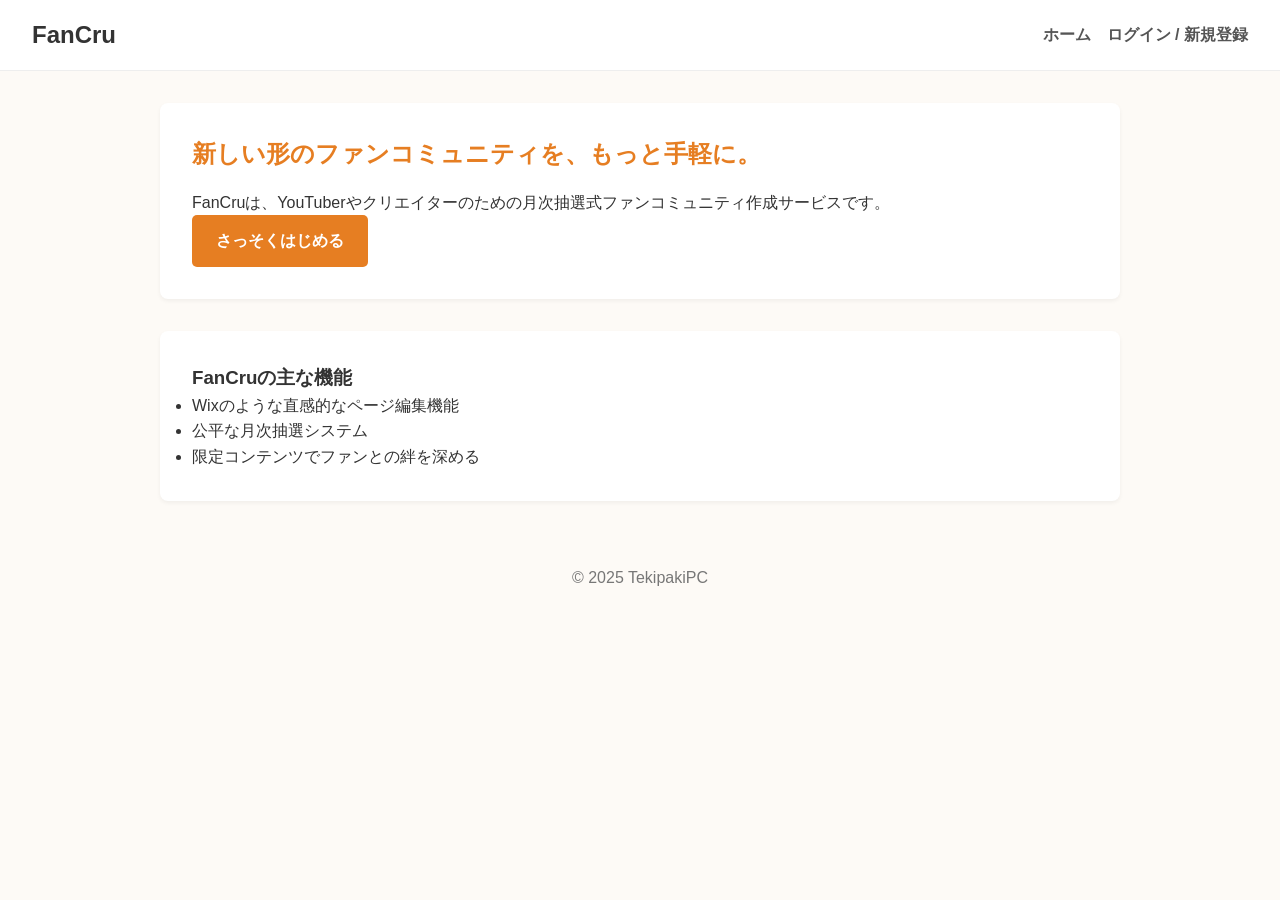
==== index.html @ 4274bc10 "feat: Implement initial version of FanCru service This commit introduces the initial, fully function" ====
<!DOCTYPE html>
<html lang="ja">
<head>
    <meta charset="UTF-8">
    <meta name="viewport" content="width=device-width, initial-scale=1.0">
    <title>FanCru - ファンコミュニティ作成サービス</title>
    <link rel="stylesheet" href="style.css">
</head>
<body>
    <header>
        <h1>FanCru</h1>
        <nav>
            <ul>
                <li><a href="index.html">ホーム</a></li>
                <li><a href="login.html">ログイン / 新規登録</a></li>
            </ul>
        </nav>
    </header>

    <main>
        <section id="hero">
            <h2>新しい形のファンコミュニティを、もっと手軽に。</h2>
            <p>FanCruは、YouTuberやクリエイターのための月次抽選式ファンコミュニティ作成サービスです。</p>
            <a href="login.html" class="cta-button">さっそくはじめる</a>
        </section>

        <section id="features">
            <h3>FanCruの主な機能</h3>
            <ul>
                <li>Wixのような直感的なページ編集機能</li>
                <li>公平な月次抽選システム</li>
                <li>限定コンテンツでファンとの絆を深める</li>
            </ul>
        </section>
    </main>

    <footer>
        <p>© 2025 TekipakiPC</p>
    </footer>

</body>
</html>
---- style.css ----
/* 基本的なスタイルリセット */
body, h1, h2, h3, p, ul, li, form, button, input {
    margin: 0;
    padding: 0;
    box-sizing: border-box;
    font-family: -apple-system, BlinkMacSystemFont, "Segoe UI", Roboto, "Helvetica Neue", Arial, sans-serif;
}

body {
    line-height: 1.6;
    background-color: #fdfaf6;
    color: #333;
}

/* ヘッダー */
header {
    background-color: #fff;
    padding: 1rem 2rem;
    border-bottom: 1px solid #eee;
    display: flex;
    justify-content: space-between;
    align-items: center;
}

header h1 {
    font-size: 1.5rem;
}

header h1 a {
    text-decoration: none;
    color: #333;
}

header nav ul {
    list-style: none;
    display: flex;
    gap: 1rem;
}

header nav a {
    text-decoration: none;
    color: #555;
    font-weight: bold;
}

/* メインコンテンツ */
main {
    max-width: 960px;
    margin: 2rem auto;
    padding: 0 1rem;
}

section {
    background-color: #fff;
    padding: 2rem;
    margin-bottom: 2rem;
    border-radius: 8px;
    box-shadow: 0 2px 4px rgba(0,0,0,0.05);
}

h2 {
    margin-bottom: 1rem;
    color: #e67e22; /* 温かみのあるオレンジ系 */
}

/* ボタン */
button, .cta-button {
    display: inline-block;
    background-color: #e67e22;
    color: #fff;
    padding: 0.8rem 1.5rem;
    border: none;
    border-radius: 5px;
    cursor: pointer;
    text-decoration: none;
    font-size: 1rem;
    font-weight: bold;
    transition: background-color 0.3s;
}

button:hover, .cta-button:hover {
    background-color: #d35400;
}

/* フォーム */
form {
    display: flex;
    flex-direction: column;
    gap: 1rem;
}

input[type="email"], input[type="password"] {
    padding: 0.8rem;
    border: 1px solid #ccc;
    border-radius: 5px;
}

/* フッター */
footer {
    text-align: center;
    padding: 2rem 0;
    margin-top: 2rem;
    color: #777;
}
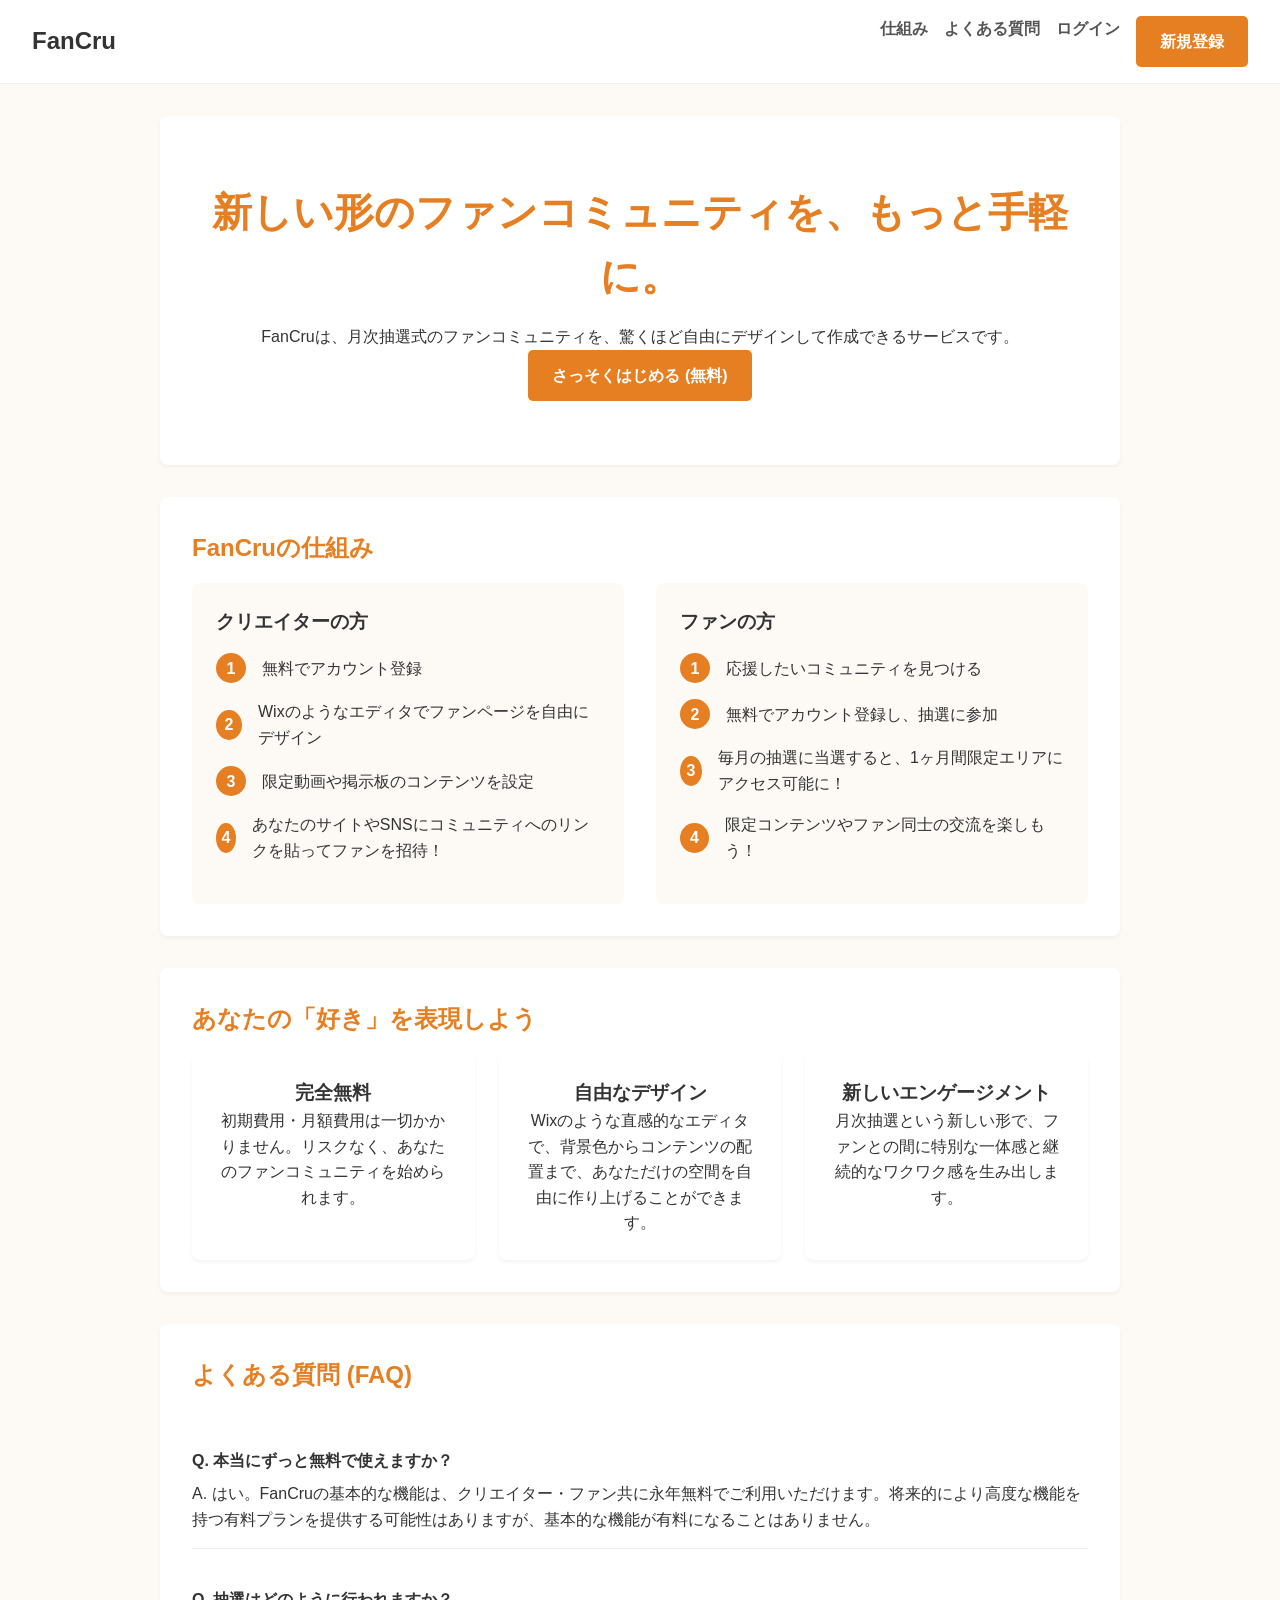
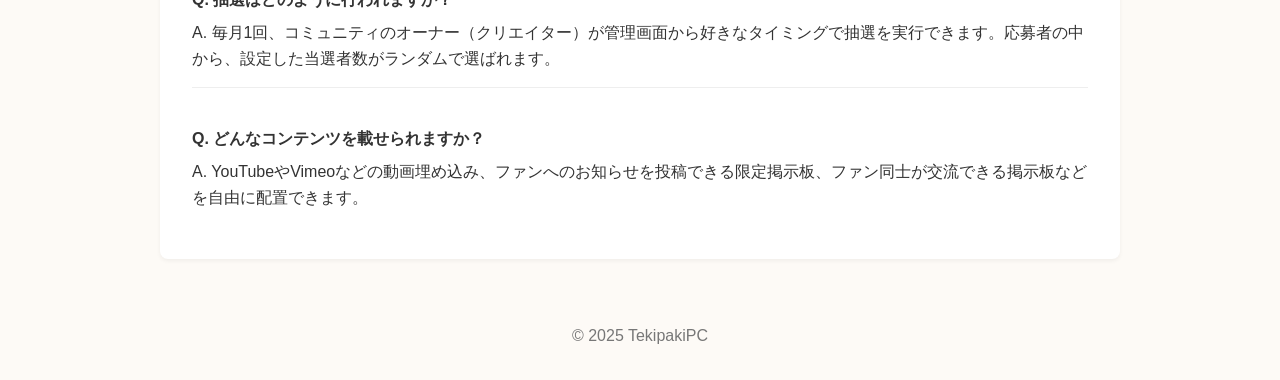
==== commit f8733d7f: "feat: Split auth pages and enhance landing page content This commit addresses user feedback to impro" ====
--- a/index.html
+++ b/index.html
@@ -3,16 +3,18 @@
 <head>
     <meta charset="UTF-8">
     <meta name="viewport" content="width=device-width, initial-scale=1.0">
-    <title>FanCru - ファンコミュニティ作成サービス</title>
+    <title>FanCru - 新しい形のファンコミュニティ作成サービス</title>
     <link rel="stylesheet" href="style.css">
 </head>
 <body>
     <header>
-        <h1>FanCru</h1>
+        <h1><a href="index.html">FanCru</a></h1>
         <nav>
             <ul>
-                <li><a href="index.html">ホーム</a></li>
-                <li><a href="login.html">ログイン / 新規登録</a></li>
+                <li><a href="#how-it-works">仕組み</a></li>
+                <li><a href="#faq">よくある質問</a></li>
+                <li><a href="login.html">ログイン</a></li>
+                <li><a href="signup.html" class="cta-button">新規登録</a></li>
             </ul>
         </nav>
     </header>
@@ -20,18 +22,71 @@
     <main>
         <section id="hero">
             <h2>新しい形のファンコミュニティを、もっと手軽に。</h2>
-            <p>FanCruは、YouTuberやクリエイターのための月次抽選式ファンコミュニティ作成サービスです。</p>
-            <a href="login.html" class="cta-button">さっそくはじめる</a>
+            <p>FanCruは、月次抽選式のファンコミュニティを、驚くほど自由にデザインして作成できるサービスです。</p>
+            <a href="signup.html" class="cta-button">さっそくはじめる (無料)</a>
         </section>
 
-        <section id="features">
-            <h3>FanCruの主な機能</h3>
-            <ul>
-                <li>Wixのような直感的なページ編集機能</li>
-                <li>公平な月次抽選システム</li>
-                <li>限定コンテンツでファンとの絆を深める</li>
-            </ul>
+        <!-- ★新規追加: FanCruの仕組みセクション -->
+        <section id="how-it-works">
+            <h2>FanCruの仕組み</h2>
+            <div class="flow-container">
+                <div class="flow-for-creators">
+                    <h3>クリエイターの方</h3>
+                    <ol>
+                        <li><span>1</span> 無料でアカウント登録</li>
+                        <li><span>2</span> Wixのようなエディタでファンページを自由にデザイン</li>
+                        <li><span>3</span> 限定動画や掲示板のコンテンツを設定</li>
+                        <li><span>4</span> あなたのサイトやSNSにコミュニティへのリンクを貼ってファンを招待！</li>
+                    </ol>
+                </div>
+                <div class="flow-for-fans">
+                    <h3>ファンの方</h3>
+                    <ol>
+                        <li><span>1</span> 応援したいコミュニティを見つける</li>
+                        <li><span>2</span> 無料でアカウント登録し、抽選に参加</li>
+                        <li><span>3</span> 毎月の抽選に当選すると、1ヶ月間限定エリアにアクセス可能に！</li>
+                        <li><span>4</span> 限定コンテンツやファン同士の交流を楽しもう！</li>
+                    </ol>
+                </div>
+            </div>
         </section>
+
+        <!-- ★新規追加: クリエイターのメリットセクション -->
+        <section id="benefits">
+            <h2>あなたの「好き」を表現しよう</h2>
+            <div class="benefit-cards">
+                <div class="card">
+                    <h3>完全無料</h3>
+                    <p>初期費用・月額費用は一切かかりません。リスクなく、あなたのファンコミュニティを始められます。</p>
+                </div>
+                <div class="card">
+                    <h3>自由なデザイン</h3>
+                    <p>Wixのような直感的なエディタで、背景色からコンテンツの配置まで、あなただけの空間を自由に作り上げることができます。</p>
+                </div>
+                <div class="card">
+                    <h3>新しいエンゲージメント</h3>
+                    <p>月次抽選という新しい形で、ファンとの間に特別な一体感と継続的なワクワク感を生み出します。</p>
+                </div>
+            </div>
+        </section>
+
+        <!-- ★新規追加: よくある質問セクション -->
+        <section id="faq">
+            <h2>よくある質問 (FAQ)</h2>
+            <div class="faq-item">
+                <h4>Q. 本当にずっと無料で使えますか？</h4>
+                <p>A. はい。FanCruの基本的な機能は、クリエイター・ファン共に永年無料でご利用いただけます。将来的により高度な機能を持つ有料プランを提供する可能性はありますが、基本的な機能が有料になることはありません。</p>
+            </div>
+            <div class="faq-item">
+                <h4>Q. 抽選はどのように行われますか？</h4>
+                <p>A. 毎月1回、コミュニティのオーナー（クリエイター）が管理画面から好きなタイミングで抽選を実行できます。応募者の中から、設定した当選者数がランダムで選ばれます。</p>
+            </div>
+            <div class="faq-item">
+                <h4>Q. どんなコンテンツを載せられますか？</h4>
+                <p>A. YouTubeやVimeoなどの動画埋め込み、ファンへのお知らせを投稿できる限定掲示板、ファン同士が交流できる掲示板などを自由に配置できます。</p>
+            </div>
+        </section>
+
     </main>
 
     <footer>
--- a/style.css
+++ b/style.css
@@ -102,3 +102,76 @@
     margin-top: 2rem;
     color: #777;
 }
+
+/* --- index.html 専用スタイル --- */
+
+/* ヒーローセクション */
+#hero {
+    text-align: center;
+    padding: 4rem 1rem;
+}
+#hero h2 {
+    font-size: 2.5rem;
+}
+
+/* 仕組みセクション */
+#how-it-works .flow-container {
+    display: flex;
+    gap: 2rem;
+    justify-content: space-between;
+}
+#how-it-works .flow-for-creators,
+#how-it-works .flow-for-fans {
+    width: 48%;
+    background: #fdfaf6;
+    padding: 1.5rem;
+    border-radius: 8px;
+}
+#how-it-works ol {
+    list-style: none;
+    padding-left: 0;
+}
+#how-it-works li {
+    display: flex;
+    align-items: center;
+    gap: 1rem;
+    margin-top: 1rem;
+}
+#how-it-works li span {
+    background-color: #e67e22;
+    color: #fff;
+    border-radius: 50%;
+    width: 30px;
+    height: 30px;
+    display: inline-flex;
+    justify-content: center;
+    align-items: center;
+    font-weight: bold;
+}
+
+/* メリットセクション */
+#benefits .benefit-cards {
+    display: flex;
+    gap: 1.5rem;
+    justify-content: center;
+    text-align: center;
+}
+#benefits .card {
+    background: #fff;
+    padding: 1.5rem;
+    border-radius: 8px;
+    box-shadow: 0 2px 4px rgba(0,0,0,0.05);
+    width: 30%;
+}
+
+/* FAQセクション */
+#faq .faq-item {
+    border-bottom: 1px solid #eee;
+    padding: 1rem 0;
+}
+#faq .faq-item:last-child {
+    border-bottom: none;
+}
+#faq h4 {
+    margin-bottom: 0.5rem;
+}
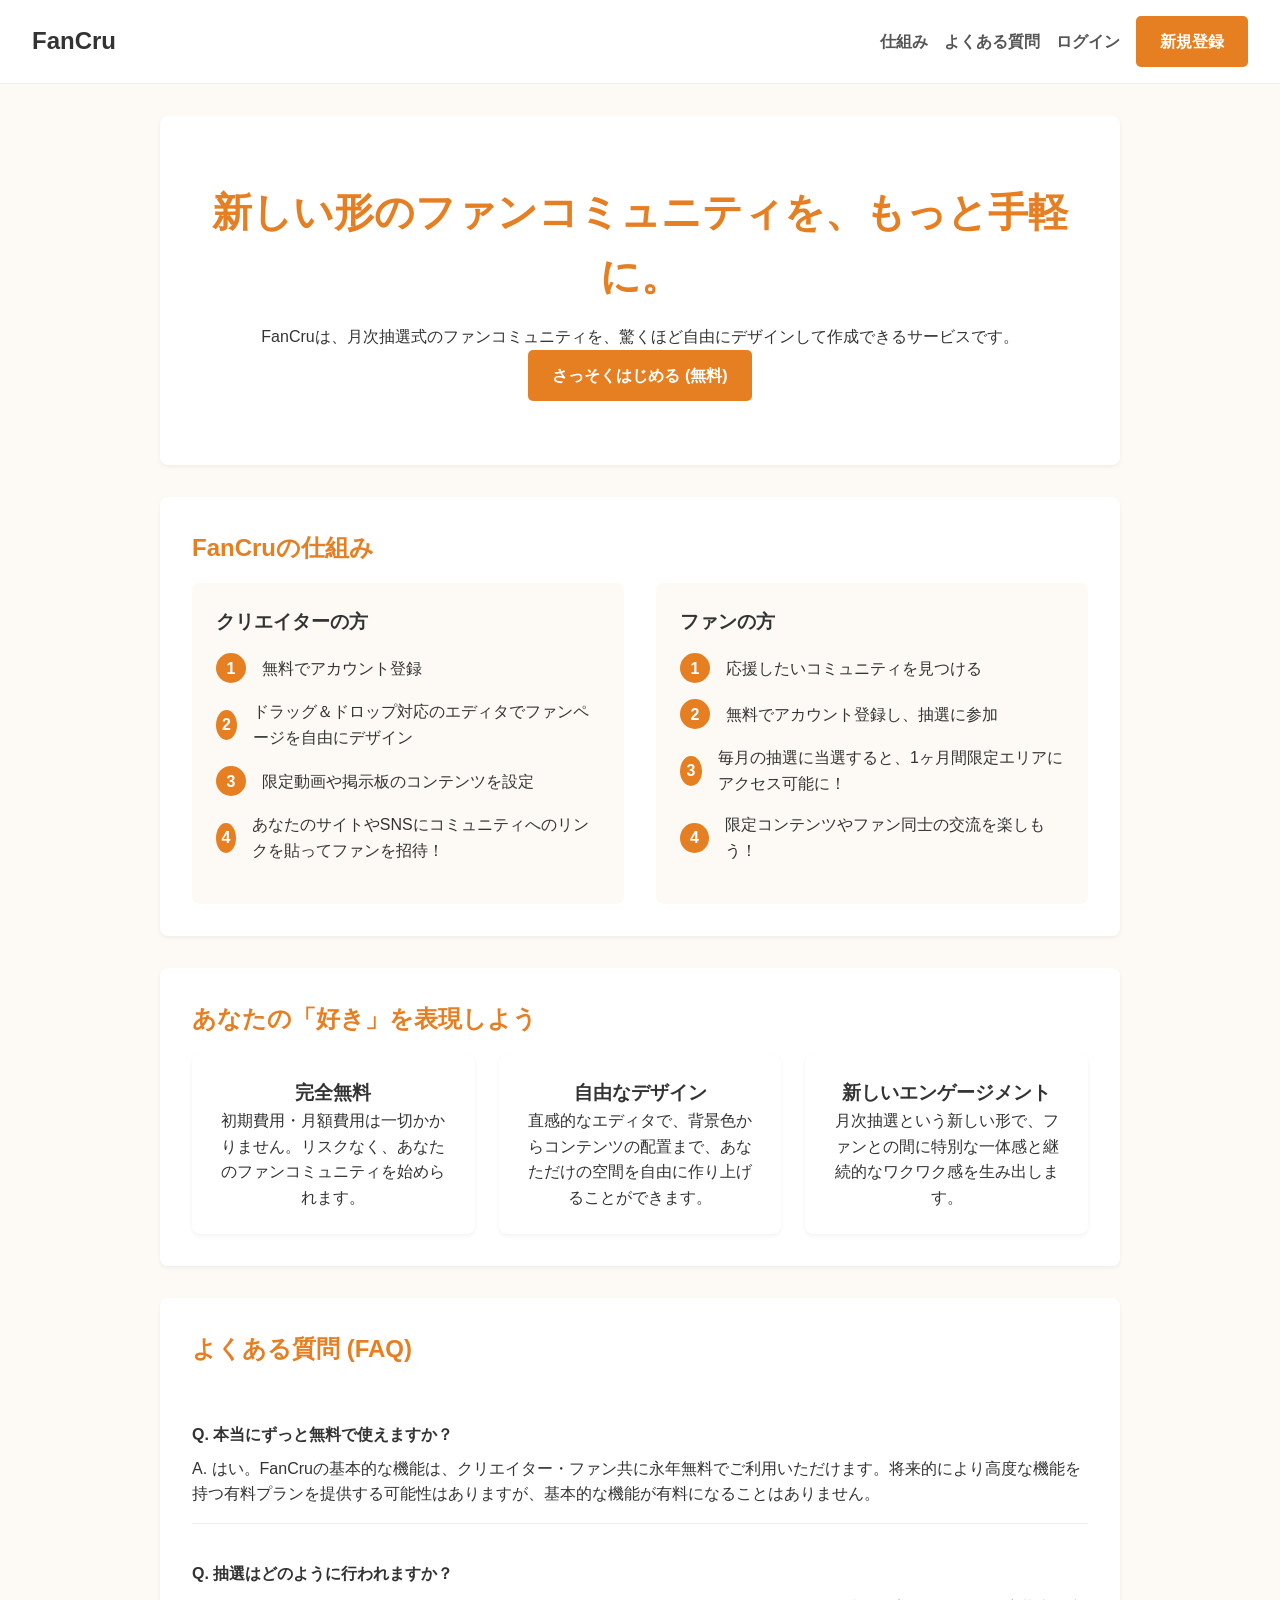
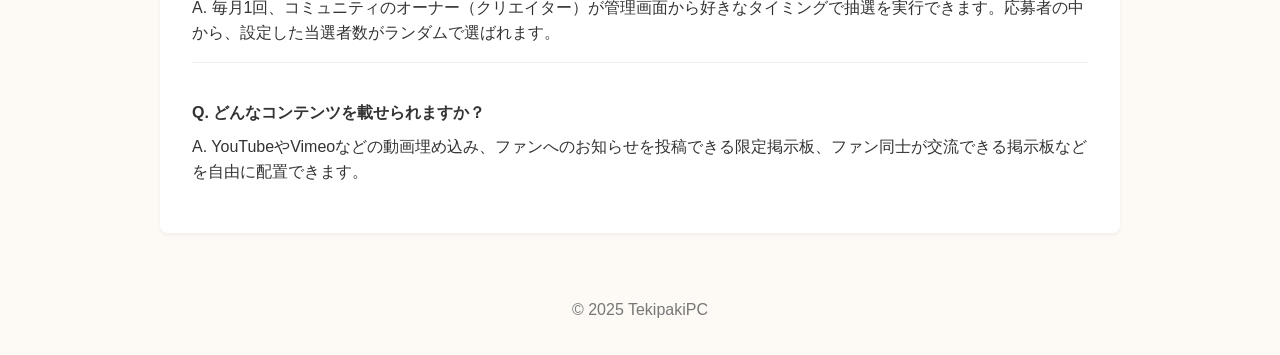
==== commit e94299f5: "feat: Implement responsive UI and address security vulnerability This commit introduces several majo" ====
--- a/index.html
+++ b/index.html
@@ -10,7 +10,12 @@
     <header>
         <h1><a href="index.html">FanCru</a></h1>
         <nav>
-            <ul>
+            <button class="hamburger-menu" aria-label="メニューを開く">
+                <span></span>
+                <span></span>
+                <span></span>
+            </button>
+            <ul class="nav-links">
                 <li><a href="#how-it-works">仕組み</a></li>
                 <li><a href="#faq">よくある質問</a></li>
                 <li><a href="login.html">ログイン</a></li>
@@ -34,7 +39,7 @@
                     <h3>クリエイターの方</h3>
                     <ol>
                         <li><span>1</span> 無料でアカウント登録</li>
-                        <li><span>2</span> Wixのようなエディタでファンページを自由にデザイン</li>
+                        <li><span>2</span> ドラッグ＆ドロップ対応のエディタでファンページを自由にデザイン</li>
                         <li><span>3</span> 限定動画や掲示板のコンテンツを設定</li>
                         <li><span>4</span> あなたのサイトやSNSにコミュニティへのリンクを貼ってファンを招待！</li>
                     </ol>
@@ -61,7 +66,7 @@
                 </div>
                 <div class="card">
                     <h3>自由なデザイン</h3>
-                    <p>Wixのような直感的なエディタで、背景色からコンテンツの配置まで、あなただけの空間を自由に作り上げることができます。</p>
+                    <p>直感的なエディタで、背景色からコンテンツの配置まで、あなただけの空間を自由に作り上げることができます。</p>
                 </div>
                 <div class="card">
                     <h3>新しいエンゲージメント</h3>
@@ -92,6 +97,6 @@
     <footer>
         <p>© 2025 TekipakiPC</p>
     </footer>
-
+    <script src="main.js"></script>
 </body>
 </html>
--- a/style.css
+++ b/style.css
@@ -20,6 +20,7 @@
     display: flex;
     justify-content: space-between;
     align-items: center;
+    position: relative; /* ハンバーガーメニューの基準位置 */
 }
 
 header h1 {
@@ -31,10 +32,11 @@
     color: #333;
 }
 
-header nav ul {
+header nav .nav-links {
     list-style: none;
     display: flex;
     gap: 1rem;
+    align-items: center;
 }
 
 header nav a {
@@ -42,6 +44,31 @@
     color: #555;
     font-weight: bold;
 }
+
+.hamburger-menu {
+    display: none; /* デスクトップでは非表示 */
+    flex-direction: column;
+    justify-content: space-around;
+    width: 2rem;
+    height: 2rem;
+    background: transparent;
+    border: none;
+    cursor: pointer;
+    padding: 0;
+    z-index: 10;
+}
+
+.hamburger-menu span {
+    display: block;
+    width: 2rem;
+    height: 0.25rem;
+    background: #333;
+    border-radius: 10px;
+    transition: all 0.3s linear;
+    position: relative;
+    transform-origin: 1px;
+}
+
 
 /* メインコンテンツ */
 main {
@@ -89,10 +116,11 @@
     gap: 1rem;
 }
 
-input[type="email"], input[type="password"] {
+input[type="text"], input[type="email"], input[type="password"], input[type="url"], textarea {
     padding: 0.8rem;
     border: 1px solid #ccc;
     border-radius: 5px;
+    width: 100%;
 }
 
 /* フッター */
@@ -175,3 +203,73 @@
 #faq h4 {
     margin-bottom: 0.5rem;
 }
+
+
+/* --- レスポンシブ対応 --- */
+@media (max-width: 768px) {
+    header {
+        padding: 1rem;
+    }
+
+    .hamburger-menu {
+        display: flex;
+    }
+
+    .nav-links {
+        display: none; /* デフォルトでは非表示 */
+        flex-direction: column;
+        gap: 1.5rem;
+        background-color: white;
+        position: absolute;
+        top: 100%;
+        right: 0;
+        width: 100%;
+        border-top: 1px solid #eee;
+        padding: 1rem 0;
+        box-shadow: 0 2px 4px rgba(0,0,0,0.05);
+    }
+
+    .nav-links.active {
+        display: flex; /* JavaScriptで表示を切り替え */
+    }
+
+    header nav li {
+        width: 100%;
+        text-align: center;
+    }
+
+    .nav-links .cta-button {
+        display: block;
+        margin: 0 auto;
+        width: 80%;
+    }
+
+    #hero h2 {
+        font-size: 2rem;
+    }
+
+    #how-it-works .flow-container,
+    #benefits .benefit-cards {
+        flex-direction: column;
+    }
+
+    #how-it-works .flow-for-creators,
+    #how-it-works .flow-for-fans,
+    #benefits .card {
+        width: 100%;
+    }
+
+    main {
+        margin-top: 1rem;
+        margin-bottom: 1rem;
+    }
+
+    section {
+        padding: 1.5rem;
+    }
+
+    /* 認証フォーム */
+    #auth-form-container {
+        padding: 1rem;
+    }
+}
